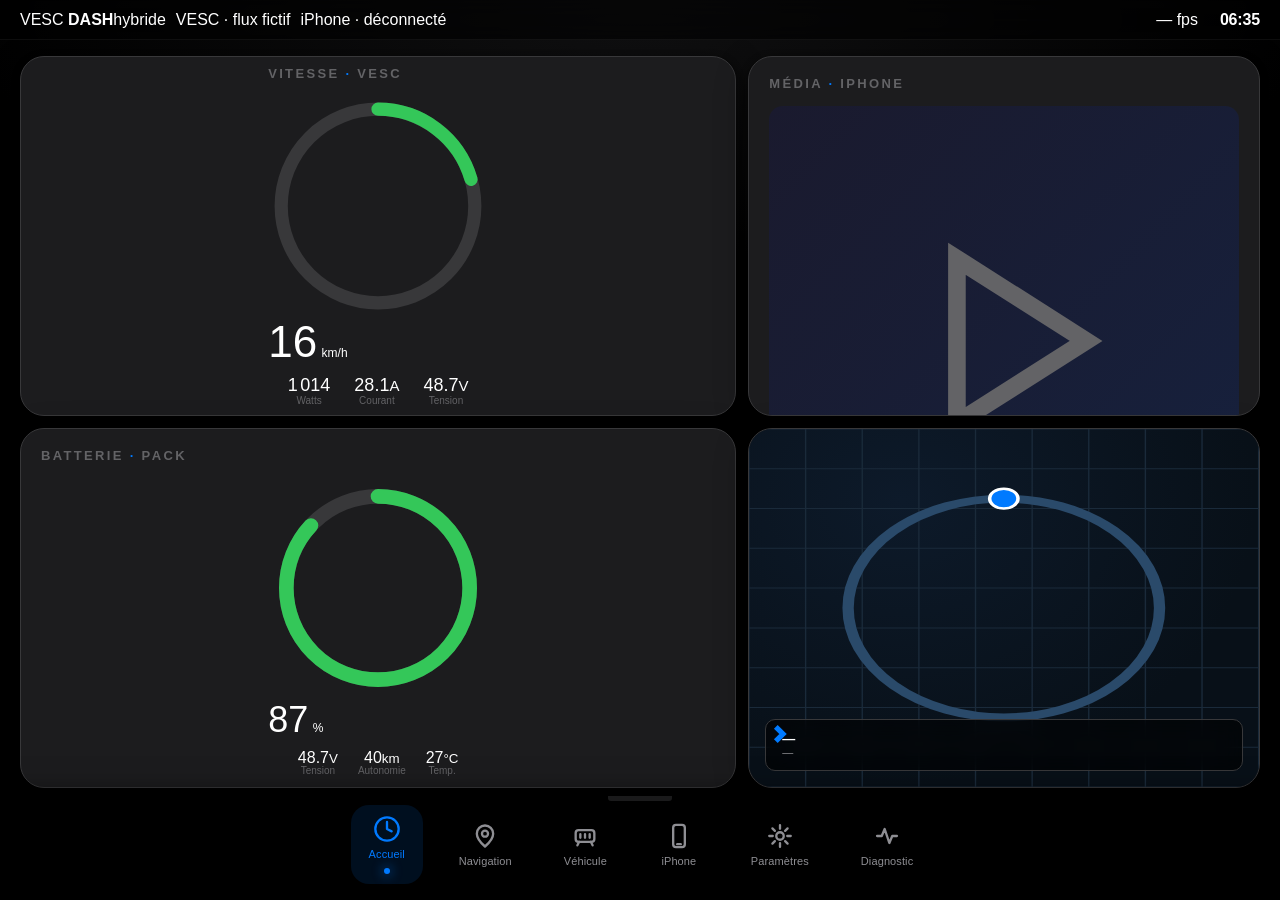
==== hybrid/web/index.html @ 8eb37432 "feat(hybrid): Phase 2-3 Android app + CarPlay-style web UI - Android app (Kotlin) with WebView + Web" ====
<!doctype html>
<html lang="fr">
<head>
  <meta charset="utf-8">
  <meta name="viewport" content="width=device-width, initial-scale=1, viewport-fit=cover, user-scalable=no">
  <title>VESC DASH · Hybride</title>
  <link rel="stylesheet" href="css/base.css">
  <link rel="stylesheet" href="css/screens/dash.css">
  <link rel="stylesheet" href="css/screens/gps.css">
  <link rel="stylesheet" href="css/screens/vehicle.css">
  <link rel="stylesheet" href="css/screens/iphone.css">
  <link rel="stylesheet" href="css/screens/settings.css">
  <link rel="stylesheet" href="css/screens/diagnostic.css">
</head>
<body>

  <header id="statusbar">
    <div class="sb-left">
      <span class="logo">VESC <b>DASH</b><span class="tag">hybride</span></span>
      <span id="chip-vesc" class="chip chip-idle">VESC · —</span>
      <span id="chip-link" class="chip chip-off">iPhone · déconnecté</span>
    </div>
    <div class="sb-right">
      <span id="sb-fps" class="sb-value">— fps</span>
      <span id="sb-clock">--:--</span>
    </div>
  </header>

  <main id="stage"></main>

  <nav id="dock" aria-label="Écrans"></nav>

  <script type="module" src="js/app.js"></script>
</body>
</html>
---- hybrid/web/css/base.css ----
/* ============ VESC DASH hybride — CarPlay style ============ */

:root {
  --bg: #000000;
  --surface: #1c1c1e;
  --surface-elevated: #2c2c2e;
  --border: #38383a;
  --text: #ffffff;
  --text-secondary: #8e8e93;
  --text-tertiary: #636366;
  --accent-blue: #007aff;
  --accent-green: #34c759;
  --accent-orange: #ff9f0a;
  --accent-red: #ff3b30;
  --accent-purple: #af52de;
  --font-sans: -apple-system, BlinkMacSystemFont, "Segoe UI", Roboto, "Helvetica Neue", Arial, sans-serif;
  --font-mono: "SF Mono", "Monaco", "Inconsolata", "Fira Mono", "Droid Sans Mono", monospace;
  --radius-xl: 24px;
  --radius-lg: 18px;
  --radius-md: 14px;
  --radius-sm: 10px;
  --shadow-card: 0 8px 32px rgba(0,0,0,.4), 0 2px 8px rgba(0,0,0,.3);
  --shadow-dock: 0 -4px 24px rgba(0,0,0,.5);
  --transition: 200ms cubic-bezier(.25, .46, .45, .94);
}

* { margin: 0; padding: 0; box-sizing: border-box; }

html, body {
  height: 100%;
  overflow: hidden;
  background: var(--bg);
  color: var(--text);
  font-family: var(--font-sans);
  -webkit-font-smoothing: antialiased;
  -moz-osx-font-smoothing: grayscale;
  user-select: none;
  -webkit-user-select: none;
  touch-action: manipulation;
}

body {
  display: grid;
  grid-template-rows: 40px 1fr 104px;
  background:
    radial-gradient(ellipse 80% 50% at 50% 0%, rgba(28,28,30,.6) 0%, transparent 70%),
    var(--bg);
}

#stage { position: relative; min-height: 0; }

.screen {
  position: absolute;
  inset: 0;
  padding: 16px 20px 8px;
  opacity: 0;
  transform: translateY(8px) scale(.98);
  pointer-events: none;
  transition: opacity var(--transition), transform var(--transition);
  overflow-y: auto;
  overflow-x: hidden;
}

.screen.active {
  opacity: 1;
  transform: translateY(0) scale(1);
  pointer-events: auto;
}

body.no-anim .screen,
body.no-anim .screen * { transition: none !important; animation: none !important; }

/* ---- cartes CarPlay ---- */
.cp-card {
  background: var(--surface);
  border: 1px solid var(--border);
  border-radius: var(--radius-xl);
  box-shadow: var(--shadow-card);
  overflow: hidden;
}

.cp-card-inner { padding: 20px; }

/* ---- grilles ---- */
.cp-grid-2 { display: grid; grid-template-columns: 1fr 1fr; gap: 12px; height: 100%; }
.cp-grid-3 { display: grid; grid-template-columns: repeat(3, 1fr); gap: 12px; }
.cp-grid-auto { display: grid; grid-template-columns: repeat(auto-fit, minmax(280px, 1fr)); gap: 12px; }

/* ---- typographie ---- */
.cp-title {
  font: 600 13px/1 var(--font-sans);
  letter-spacing: .18em;
  text-transform: uppercase;
  color: var(--text-tertiary);
  margin-bottom: 16px;
}

.cp-title span { color: var(--accent-blue); }

.cp-value {
  font: 200 clamp(48px, 10vw, 88px)/1 var(--font-sans);
  font-variant-numeric: tabular-nums;
  letter-spacing: -.03em;
  color: var(--text);
}

.cp-value-small { font: 300 28px/1 var(--font-sans); color: var(--text); }
.cp-unit { font: 400 14px/1 var(--font-sans); color: var(--text-secondary); margin-left: 4px; }
.cp-label { font: 400 12px/1.3 var(--font-sans); color: var(--text-secondary); }
.cp-meta { font: 400 11px/1.4 var(--font-mono); color: var(--text-tertiary); }

/* ---- cercles (vitesse, batterie) ---- */
.cp-ring {
  width: 100%; max-width: 220px; aspect-ratio: 1;
  margin: 0 auto 12px;
}
.cp-ring svg { width: 100%; height: 100%; transform: rotate(-90deg); }
.cp-ring-track { stroke: var(--border); stroke-width: 12; fill: none; }
.cp-ring-progress {
  stroke: var(--accent-green);
  stroke-width: 12;
  fill: none;
  stroke-linecap: round;
  transition: stroke-dashoffset 300ms cubic-bezier(.25, .46, .45, .94), stroke 300ms;
}
.cp-ring-progress.warn { stroke: var(--accent-orange); }
.cp-ring-progress.crit { stroke: var(--accent-red); }
.cp-ring-text { font: 200 48px/1 var(--font-sans); fill: var(--text); text-anchor: middle; dominant-baseline: middle; }
.cp-ring-sub { font: 400 12px/1 var(--font-sans); fill: var(--text-secondary); text-anchor: middle; dominant-baseline: middle; }

/* ---- dock ---- */
#dock {
  display: flex;
  align-items: center;
  justify-content: center;
  gap: 20px;
  padding: 12px 24px 20px;
  background:
    linear-gradient(180deg, transparent 0%, rgba(0,0,0,.8) 40%, var(--bg) 100%),
    var(--bg);
  box-shadow: var(--shadow-dock);
  position: relative;
  z-index: 10;
}

#dock::before {
  content: "";
  position: absolute;
  top: 0; left: 50%;
  transform: translateX(-50%);
  width: 64px; height: 5px;
  background: var(--surface-elevated);
  border-radius: 0 0 3px 3px;
  opacity: .6;
}

.dock-item {
  display: flex;
  flex-direction: column;
  align-items: center;
  gap: 6px;
  padding: 10px 16px;
  border-radius: var(--radius-lg);
  background: transparent;
  border: none;
  color: var(--text-secondary);
  cursor: pointer;
  transition: background var(--transition), color var(--transition), transform 120ms;
  min-width: 72px;
}

.dock-item svg {
  width: 28px; height: 28px;
  stroke: currentColor;
  fill: none;
  stroke-width: 2;
  stroke-linecap: round;
  stroke-linejoin: round;
  transition: stroke var(--transition);
}

.dock-item span {
  font: 500 11px/1 var(--font-sans);
  letter-spacing: .01em;
}

.dock-item:hover,
.dock-item:active { background: rgba(255,255,255,.08); color: var(--text); transform: scale(.96); }

.dock-item.active {
  color: var(--accent-blue);
  background: rgba(0, 122, 255, .12);
}

.dock-item.active svg { stroke: var(--accent-blue); }

.dock-item.active::after {
  content: "";
  width: 6px; height: 6px;
  margin-top: 2px;
  border-radius: 50%;
  background: var(--accent-blue);
  box-shadow: 0 0 12px var(--accent-blue);
}

/* ---- statusbar ---- */
#statusbar {
  display: flex;
  align-items: center;
  justify-content: space-between;
  padding: 0 20px;
  height: 40px;
  background: rgba(0,0,0,.6);
  backdrop-filter: blur(20px);
  -webkit-backdrop-filter: blur(20px);
  border-bottom: 1px solid rgba(255,255,255,.05);
  position: sticky;
  top: 0;
  z-index: 20;
}

.sb-left, .sb-right { display: flex; align-items: center; gap: 10px; }

.sb-brand {
  font: 600 14px/1 var(--font-sans);
  letter-spacing: -.01em;
  color: var(--text);
}

.sb-brand span { color: var(--accent-blue); font-weight: 700; }

.sb-indicator {
  display: inline-flex;
  align-items: center;
  gap: 5px;
  padding: 3px 9px;
  border-radius: 999px;
  background: rgba(255,255,255,.08);
  border: 1px solid rgba(255,255,255,.1);
  font: 500 10px/1 var(--font-mono);
  color: var(--text-secondary);
  white-space: nowrap;
}

.sb-indicator::before {
  content: "";
  width: 6px; height: 6px;
  border-radius: 50%;
  background: var(--text-tertiary);
  transition: background var(--transition), box-shadow var(--transition);
}

.sb-indicator.connected::before { background: var(--accent-green); box-shadow: 0 0 8px var(--accent-green); }
.sb-indicator.connecting::before { background: var(--accent-orange); box-shadow: 0 0 8px var(--accent-orange); animation: pulse 1.5s infinite; }
.sb-indicator.disconnected::before { background: var(--text-tertiary); }

@keyframes pulse { 0%,100% { opacity: 1; } 50% { opacity: .4; } }

#sb-clock {
  font: 600 16px/1 var(--font-sans);
  color: var(--text);
  letter-spacing: -.01em;
  min-width: 52px;
  text-align: right;
}

/* ---- grille cartes principales ---- */
.main-grid {
  height: 100%;
  display: grid;
  grid-template-columns: 1.4fr 1fr;
  grid-template-rows: 1fr 1fr;
  gap: 12px;
  grid-template-areas:
    "speed media"
    "battery nav";
}

.card-speed { grid-area: speed; display: flex; flex-direction: column; align-items: center; justify-content: center; }
.card-media { grid-area: media; }
.card-battery { grid-area: battery; }
.card-nav { grid-area: nav; }

/* ---- média ---- */
.media-artwork {
  width: 100%; aspect-ratio: 1;
  border-radius: var(--radius-md);
  background: linear-gradient(135deg, #1a1a2e 0%, #16213e 100%);
  display: flex; align-items: center; justify-content: center;
  margin-bottom: 14px;
  position: relative;
  overflow: hidden;
}

.media-artwork svg { width: 60%; height: 60%; stroke: var(--text-tertiary); fill: none; stroke-width: 1.5; }

.media-info { text-align: center; }
.media-title { font: 600 16px/1.2 var(--font-sans); color: var(--text); margin-bottom: 4px; white-space: nowrap; overflow: hidden; text-overflow: ellipsis; }
.media-artist { font: 400 13px/1 var(--font-sans); color: var(--text-secondary); white-space: nowrap; overflow: hidden; text-overflow: ellipsis; }

.media-controls { display: flex; align-items: center; justify-content: center; gap: 20px; margin-top: 16px; }
.media-btn {
  width: 44px; height: 44px;
  border-radius: 50%;
  border: none;
  background: var(--surface-elevated);
  color: var(--text);
  display: flex; align-items: center; justify-content: center;
  cursor: pointer;
  transition: background var(--transition), transform 100ms;
}
.media-btn:hover { background: var(--border); }
.media-btn:active { transform: scale(.92); }
.media-btn.play {
  width: 56px; height: 56px;
  background: var(--accent-blue);
  color: white;
  box-shadow: 0 4px 20px rgba(0,122,255,.4);
}
.media-btn.play:hover { background: #0066dd; }
.media-btn svg { width: 20px; height: 20px; stroke: currentColor; fill: none; stroke-width: 2; }
.media-btn.play svg { width: 24px; height: 24px; }

/* ---- navigation ---- */
.nav-map {
  height: 100%;
  border-radius: var(--radius-md);
  background:
    radial-gradient(ellipse at 30% 20%, #0d1a2a 0%, #081018 70%),
    var(--surface);
  position: relative;
  overflow: hidden;
}

.nav-map svg { position: absolute; inset: 0; width: 100%; height: 100%; }
.nav-grid line { stroke: #1a2a3a; stroke-width: 1; }
.nav-route { stroke: #2a4a6a; stroke-width: 8; fill: none; stroke-linecap: round; }
.nav-pos { fill: var(--accent-blue); stroke: white; stroke-width: 2.5; }
.nav-next {
  position: absolute;
  bottom: 16px; left: 16px; right: 16px;
  background: rgba(0,0,0,.6);
  backdrop-filter: blur(10px);
  border-radius: var(--radius-sm);
  padding: 12px 16px;
  display: flex; align-items: center; gap: 12px;
  border: 1px solid var(--border);
}
.nav-next svg { width: 28px; height: 28px; stroke: var(--accept-blue, var(--accent-blue)); fill: none; stroke-width: 2.5; flex-shrink: 0; }
.nav-next-info { display: flex; flex-direction: column; gap: 2px; flex: 1; }
.nav-next-type { font: 600 13px/1 var(--font-sans); color: var(--text); }
.nav-next-dist { font: 400 11px/1 var(--font-sans); color: var(--text-secondary); }

/* ---- battery card ---- */
.battery-stats { display: flex; justify-content: space-between; margin-top: 16px; padding-top: 16px; border-top: 1px solid var(--border); }
.battery-stat { text-align: center; flex: 1; }
.battery-stat .val { font: 300 20px/1 var(--font-sans); color: var(--text); }
.battery-stat .lbl { font: 400 11px/1 var(--font-sans); color: var(--text-tertiary); margin-top: 2px; }

/* ---- scrollbar ---- */
::-webkit-scrollbar { width: 6px; height: 6px; }
::-webkit-scrollbar-track { background: transparent; }
::-webkit-scrollbar-thumb { background: var(--border); border-radius: 3px; }
::-webkit-scrollbar-thumb:hover { background: var(--text-tertiary); }
---- hybrid/web/css/screens/dash.css ----
/* ============ Écran Accueil (dash) — CarPlay style ============ */

.dash-card { height: 100%; display: flex; flex-direction: column; }

.speed-ring { margin-bottom: 8px; }
.speed-ring .cp-ring { max-width: 200px; }
.speed-ring .cp-ring-text { font-size: 44px; }

.speed-meta { text-align: center; }
.speed-meta .cp-value { font-size: clamp(28px, 6vw, 44px); }
.speed-meta .cp-unit { font-size: 13px; }

.power-row { display: flex; justify-content: center; gap: 24px; margin-top: 12px; }
.power-item { text-align: center; }
.power-item .val { font: 300 18px/1 var(--font-sans); color: var(--text); }
.power-item .lbl { font: 400 10px/1 var(--font-sans); color: var(--text-tertiary); margin-top: 2px; }

/* Batterie */
.battery-ring .cp-ring { max-width: 180px; }
.battery-ring .cp-ring-text { font-size: 36px; }
.battery-meta { display: flex; justify-content: center; gap: 20px; margin-top: 8px; text-align: center; }
.battery-meta .item .val { font: 300 16px/1 var(--font-sans); color: var(--text); }
.battery-meta .item .lbl { font: 400 10px/1 var(--font-sans); color: var(--text-tertiary); }

/* Media */
.media-card { height: 100%; display: flex; flex-direction: column; }
---- hybrid/web/css/screens/gps.css ----
/* ============ écran Navigation (gps) ============ */

.gps-grid {
  height: 100%;
  display: grid;
  grid-template-columns: 1fr minmax(230px, 320px);
  gap: 18px;
}

.map-wrap {
  position: relative;
  border: 1px solid var(--border);
  border-radius: 18px;
  overflow: hidden;
  background:
    radial-gradient(ellipse at 30% 20%, #0d1520 0%, var(--bg) 70%);
}

.map-wrap svg { position: absolute; inset: 0; width: 100%; height: 100%; }

.map-grid line { stroke: #16202e; stroke-width: 1; }

.map-route { stroke: #24384e; stroke-width: 10; fill: none; stroke-linecap: round; }
.map-route-dash { stroke: #314a63; stroke-width: 1.4; fill: none; stroke-dasharray: 6 10; }

.map-pos {
  fill: color-mix(in srgb, var(--accent) 25%, transparent);
  stroke: var(--accent);
  stroke-width: 2;
}

.map-trail { stroke: var(--accent); stroke-width: 2.5; fill: none; opacity: .8; }
.map-marker { fill: var(--accent); }

.map-badge {
  position: absolute;
  top: 12px; left: 12px;
  font: 500 10px/1.4 var(--font-mono);
  letter-spacing: .18em;
  text-transform: uppercase;
  color: var(--muted);
  background: rgba(5, 8, 13, .7);
  border: 1px solid var(--border);
  padding: 5px 10px;
  border-radius: 8px;
}

.gps-aside {
  display: flex;
  flex-direction: column;
  gap: 14px;
}

.gps-row {
  background: var(--surface);
  border: 1px solid var(--border);
  border-radius: 14px;
  padding: 14px 18px;
  flex: 1;
  display: flex;
  flex-direction: column;
  justify-content: center;
}

.gps-row .label {
  font: 500 10px/1.2 var(--font-mono);
  letter-spacing: .16em;
  text-transform: uppercase;
  color: var(--muted);
  margin-bottom: 6px;
}

.gps-row .value {
  font: 300 22px/1.1 var(--font-mono);
  color: var(--text);
  font-variant-numeric: tabular-nums;
}

.gps-row .value small { font-size: 12px; color: var(--muted); margin-left: 4px; }

.gps-note {
  font: 400 11px/1.6 var(--font-mono);
  color: var(--muted);
  border-left: 2px solid var(--accent-dim);
  padding-left: 12px;
}
---- hybrid/web/css/screens/vehicle.css ----
/* ============ écran Infos véhicule ============ */

.vehicle-grid {
  height: 100%;
  display: grid;
  grid-template-columns: minmax(280px, 1fr) minmax(340px, 1.4fr);
  gap: 18px;
}

.vehicle-card {
  background: var(--surface);
  border: 1px solid var(--border);
  border-radius: 18px;
  padding: 22px;
  display: flex;
  flex-direction: column;
  gap: 12px;
}

.vehicle-name {
  font: 600 20px/1.2 var(--font-sans);
  color: var(--text);
}

.vehicle-name small {
  display: block;
  margin-top: 4px;
  font: 400 11px/1.4 var(--font-mono);
  color: var(--accent);
  letter-spacing: .1em;
  text-transform: uppercase;
}

.spec-list { display: flex; flex-direction: column; gap: 8px; margin-top: 6px; }

.spec {
  display: flex;
  justify-content: space-between;
  gap: 12px;
  padding: 8px 0;
  border-bottom: 1px dashed color-mix(in srgb, var(--border) 70%, transparent);
  font: 400 13px/1.4 var(--font-sans);
}

.spec:last-child { border-bottom: none; }

.spec .k { color: var(--muted); }
.spec .v { color: var(--text); font-family: var(--font-mono); text-align: right; }

.gauges {
  display: grid;
  grid-template-columns: repeat(2, 1fr);
  grid-auto-rows: minmax(90px, 1fr);
  gap: 14px;
}

.gauge {
  background: var(--surface);
  border: 1px solid var(--border);
  border-radius: 14px;
  padding: 14px 16px;
  display: flex;
  flex-direction: column;
  justify-content: flex-end;
  gap: 8px;
  position: relative;
  overflow: hidden;
}

.gauge .label {
  font: 500 10px/1.2 var(--font-mono);
  letter-spacing: .16em;
  text-transform: uppercase;
  color: var(--muted);
}

.gauge .value {
  font: 300 24px/1 var(--font-mono);
  color: var(--text);
  font-variant-numeric: tabular-nums;
}

.gauge .value small { font-size: 12px; color: var(--muted); margin-left: 3px; }

.gauge-bar {
  height: 6px;
  border-radius: 999px;
  background: var(--surface-2);
  overflow: hidden;
}

.gauge-bar i {
  display: block;
  height: 100%;
  border-radius: 999px;
  background: var(--accent);
  transition: width 200ms linear, background 300ms;
}

.gauge.warn .gauge-bar i { background: var(--warn); }
.gauge.crit .gauge-bar i { background: var(--danger); }
.gauge.span-2 { grid-column: span 2; }
---- hybrid/web/css/screens/iphone.css ----
/* ============ écran Connexion iPhone ============ */

.iphone-grid {
  height: 100%;
  display: grid;
  grid-template-columns: minmax(320px, 1.2fr) minmax(300px, 1fr);
  gap: 18px;
}

.link-card {
  background: var(--surface);
  border: 1px solid var(--border);
  border-radius: 18px;
  padding: 26px;
  display: flex;
  flex-direction: column;
  justify-content: center;
  gap: 16px;
}

.link-state {
  display: flex;
  align-items: center;
  gap: 16px;
}

.link-orb {
  width: 54px; height: 54px;
  border-radius: 50%;
  border: 2px solid var(--border);
  display: grid;
  place-items: center;
  transition: border-color var(--transition), box-shadow var(--transition);
}

.link-orb svg { width: 26px; height: 26px; stroke: var(--muted); fill: none; stroke-width: 1.6; }

.link-card.connected .link-orb {
  border-color: var(--ok);
  box-shadow: 0 0 18px color-mix(in srgb, var(--ok) 30%, transparent);
}

.link-card.connected .link-orb svg { stroke: var(--ok); }

.link-text .state {
  font: 600 18px/1.2 var(--font-sans);
  color: var(--text);
}

.link-text .detail {
  margin-top: 4px;
  font: 400 12px/1.5 var(--font-mono);
  color: var(--muted);
}

.link-actions { display: flex; gap: 10px; }

.protocol-card {
  background: var(--surface);
  border: 1px solid var(--border);
  border-radius: 18px;
  padding: 22px;
  display: flex;
  flex-direction: column;
  gap: 10px;
  overflow: auto;
}

.protocol-card h3 {
  font: 500 11px/1.2 var(--font-mono);
  letter-spacing: .18em;
  text-transform: uppercase;
  color: var(--muted);
}

.msg-list { display: flex; flex-direction: column; gap: 6px; }

.msg-item {
  display: flex;
  justify-content: space-between;
  gap: 10px;
  font: 400 12px/1.5 var(--font-mono);
  padding: 7px 10px;
  background: var(--surface-2);
  border-radius: 8px;
}

.msg-item .t { color: var(--accent); }
.msg-item .d { color: var(--muted); text-align: right; }

.phase-note {
  font: 400 11px/1.7 var(--font-mono);
  color: var(--muted);
  border-left: 2px solid var(--warn);
  padding-left: 12px;
}
---- hybrid/web/css/screens/settings.css ----
/* ============ écran Paramètres ============ */

.settings-grid {
  height: 100%;
  display: grid;
  grid-template-columns: repeat(2, minmax(300px, 1fr));
  grid-auto-rows: min-content;
  gap: 16px;
  align-content: start;
}

.setting-row {
  background: var(--surface);
  border: 1px solid var(--border);
  border-radius: 14px;
  padding: 16px 20px;
  display: flex;
  align-items: center;
  justify-content: space-between;
  gap: 16px;
}

.setting-row .info .name {
  font: 500 14px/1.3 var(--font-sans);
  color: var(--text);
}

.setting-row .info .desc {
  margin-top: 3px;
  font: 400 11px/1.5 var(--font-mono);
  color: var(--muted);
}

.seg {
  display: inline-flex;
  border: 1px solid var(--border);
  border-radius: 10px;
  overflow: hidden;
}

.seg button {
  appearance: none;
  border: none;
  background: transparent;
  color: var(--muted);
  font: 500 12px/1 var(--font-mono);
  padding: 9px 14px;
  cursor: pointer;
  transition: background var(--transition), color var(--transition);
}

.seg button.on {
  background: color-mix(in srgb, var(--accent) 14%, transparent);
  color: var(--accent);
}

.toggle {
  position: relative;
  width: 46px; height: 26px;
  border-radius: 999px;
  border: 1px solid var(--border);
  background: var(--surface-2);
  cursor: pointer;
  transition: background var(--transition), border-color var(--transition);
}

.toggle::after {
  content: "";
  position: absolute;
  top: 3px; left: 3px;
  width: 18px; height: 18px;
  border-radius: 50%;
  background: var(--muted);
  transition: transform var(--transition), background var(--transition);
}

.toggle.on {
  background: color-mix(in srgb, var(--accent) 18%, transparent);
  border-color: color-mix(in srgb, var(--accent) 45%, transparent);
}

.toggle.on::after { transform: translateX(20px); background: var(--accent); }

.settings-footer {
  grid-column: span 2;
  display: flex;
  gap: 10px;
  justify-content: flex-end;
}
---- hybrid/web/css/screens/diagnostic.css ----
/* ============ écran Diagnostic ============ */

.diag-grid {
  height: 100%;
  display: grid;
  grid-template-columns: repeat(3, minmax(220px, 1fr));
  grid-auto-rows: minmax(110px, 1fr);
  gap: 14px;
  grid-template-areas:
    "fps latency system"
    "screen mem uptime"
    "log log log";
}

.diag-tile {
  background: var(--surface);
  border: 1px solid var(--border);
  border-radius: 14px;
  padding: 14px 18px;
  display: flex;
  flex-direction: column;
  justify-content: center;
  gap: 4px;
  min-width: 0;
}

.diag-tile .label {
  font: 500 10px/1.2 var(--font-mono);
  letter-spacing: .16em;
  text-transform: uppercase;
  color: var(--muted);
}

.diag-tile .value {
  font: 300 24px/1.1 var(--font-mono);
  color: var(--text);
  font-variant-numeric: tabular-nums;
  white-space: nowrap;
  overflow: hidden;
  text-overflow: ellipsis;
}

.diag-tile .value small { font-size: 12px; color: var(--muted); margin-left: 4px; }

.diag-tile .sub {
  font: 400 10px/1.4 var(--font-mono);
  color: var(--muted);
}

.diag-tile.fps { grid-area: fps; }
.diag-tile.latency { grid-area: latency; }
.diag-tile.system { grid-area: system; }
.diag-tile.screen { grid-area: screen; }
.diag-tile.mem { grid-area: mem; }
.diag-tile.uptime { grid-area: uptime; }

.diag-log {
  grid-area: log;
  background: var(--surface);
  border: 1px solid var(--border);
  border-radius: 14px;
  padding: 12px 16px;
  overflow: auto;
  font: 400 11px/1.7 var(--font-mono);
  color: var(--muted);
}

.diag-log .line b { color: var(--accent); font-weight: 500; }
.diag-log .line.err { color: var(--danger); }
.diag-log .placeholder { opacity: .55; }
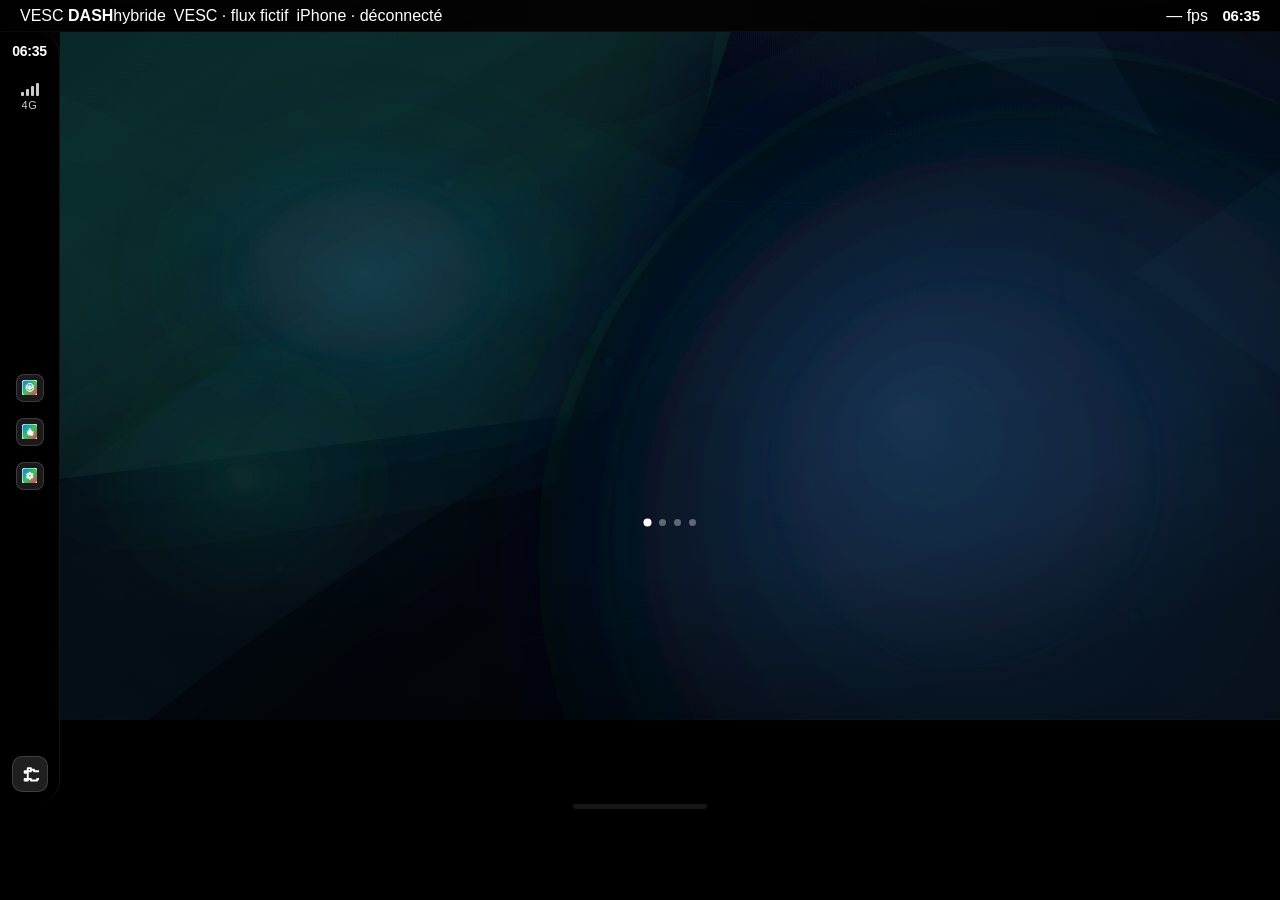
==== commit 78714831: "feat(hybrid): CarPlay Home reconstruction complète (Phases 2-4) - Design tokens extraits de la référ" ====
--- a/hybrid/web/index.html
+++ b/hybrid/web/index.html
@@ -5,6 +5,10 @@
   <meta name="viewport" content="width=device-width, initial-scale=1, viewport-fit=cover, user-scalable=no">
   <title>VESC DASH · Hybride</title>
   <link rel="stylesheet" href="css/base.css">
+  <link rel="stylesheet" href="css/carplay-tokens.css">
+  <link rel="stylesheet" href="css/carplay-wallpaper.css">
+  <link rel="stylesheet" href="css/carplay-home.css">
+  <link rel="stylesheet" href="css/screens/vesc-overlay.css">
   <link rel="stylesheet" href="css/screens/dash.css">
   <link rel="stylesheet" href="css/screens/gps.css">
   <link rel="stylesheet" href="css/screens/vehicle.css">
--- a/hybrid/web/css/base.css
+++ b/hybrid/web/css/base.css
@@ -1,50 +1,71 @@
-/* ============ VESC DASH hybride — CarPlay style ============ */
+/* ============ VESC DASH — CarPlay Standard (pixel-perfect) ============ */
 
 :root {
-  --bg: #000000;
-  --surface: #1c1c1e;
-  --surface-elevated: #2c2c2e;
-  --border: #38383a;
-  --text: #ffffff;
-  --text-secondary: #8e8e93;
-  --text-tertiary: #636366;
-  --accent-blue: #007aff;
-  --accent-green: #34c759;
-  --accent-orange: #ff9f0a;
-  --accent-red: #ff3b30;
-  --accent-purple: #af52de;
-  --font-sans: -apple-system, BlinkMacSystemFont, "Segoe UI", Roboto, "Helvetica Neue", Arial, sans-serif;
-  --font-mono: "SF Mono", "Monaco", "Inconsolata", "Fira Mono", "Droid Sans Mono", monospace;
-  --radius-xl: 24px;
-  --radius-lg: 18px;
-  --radius-md: 14px;
-  --radius-sm: 10px;
-  --shadow-card: 0 8px 32px rgba(0,0,0,.4), 0 2px 8px rgba(0,0,0,.3);
-  --shadow-dock: 0 -4px 24px rgba(0,0,0,.5);
-  --transition: 200ms cubic-bezier(.25, .46, .45, .94);
-}
-
+  /* Couleurs officielles CarPlay */
+  --cp-black: #000000;
+  --cp-card: #1c1c1e;
+  --cp-card-elevated: #2c2c2e;
+  --cp-border: #38383a;
+  --cp-white: #ffffff;
+  --cp-gray: #8e8e93;
+  --cp-gray-dark: #636366;
+  --cp-blue: #007aff;
+  --cp-blue-light: #0a84ff;
+  --cp-green: #34c759;
+  --cp-green-dim: #28a745;
+  --cp-orange: #ff9f0a;
+  --cp-red: #ff3b30;
+  --cp-purple: #af52de;
+
+  /* Typographie SF Pro */
+  --cp-font: -apple-system, BlinkMacSystemFont, "SF Pro Rounded", "SF Pro Text", "Segoe UI", Roboto, Helvetica, Arial, sans-serif;
+  --cp-font-mono: "SF Mono", "Monaco", "Menlo", "Consolas", monospace;
+
+  /* Rayons */
+  --cp-radius-xl: 24px;
+  --cp-radius-lg: 18px;
+  --cp-radius-md: 14px;
+  --cp-radius-sm: 10px;
+  --cp-radius-pill: 999px;
+
+  /* Ombres */
+  --cp-shadow-card: 0 8px 32px rgba(0,0,0,.5), 0 2px 8px rgba(0,0,0,.3);
+  --cp-shadow-dock: 0 -4px 24px rgba(0,0,0,.6);
+  --cp-shadow-fab: 0 4px 20px rgba(0,122,255,.4);
+
+  /* Transitions */
+  --cp-transition: 200ms cubic-bezier(.25, .46, .45, .94);
+  --cp-transition-fast: 120ms cubic-bezier(.25, .46, .45, .94);
+
+  /* Espacement grille */
+  --cp-gap: 12px;
+  --cp-padding: 20px;
+}
+
+/* ============ Reset & Base ============ */
 * { margin: 0; padding: 0; box-sizing: border-box; }
 
 html, body {
   height: 100%;
   overflow: hidden;
-  background: var(--bg);
-  color: var(--text);
-  font-family: var(--font-sans);
+  background: var(--cp-black);
+  color: var(--cp-white);
+  font-family: var(--cp-font);
   -webkit-font-smoothing: antialiased;
   -moz-osx-font-smoothing: grayscale;
+  text-rendering: optimizeLegibility;
   user-select: none;
   -webkit-user-select: none;
   touch-action: manipulation;
 }
 
+/* Fond avec vignettage subtil comme CarPlay */
 body {
   display: grid;
-  grid-template-rows: 40px 1fr 104px;
+  grid-template-rows: 32px 1fr 96px;
   background:
-    radial-gradient(ellipse 80% 50% at 50% 0%, rgba(28,28,30,.6) 0%, transparent 70%),
-    var(--bg);
+    radial-gradient(ellipse 100% 60% at 50% 0%, rgba(28,28,30,.35) 0%, transparent 65%),
+    var(--cp-black);
 }
 
 #stage { position: relative; min-height: 0; }
@@ -52,11 +73,11 @@
 .screen {
   position: absolute;
   inset: 0;
-  padding: 16px 20px 8px;
+  padding: var(--cp-gap) calc(var(--cp-gap) + 8px) calc(var(--cp-gap) / 2);
   opacity: 0;
-  transform: translateY(8px) scale(.98);
+  transform: translateY(6px) scale(.99);
   pointer-events: none;
-  transition: opacity var(--transition), transform var(--transition);
+  transition: opacity var(--cp-transition), transform var(--cp-transition);
   overflow-y: auto;
   overflow-x: hidden;
 }
@@ -70,77 +91,89 @@
 body.no-anim .screen,
 body.no-anim .screen * { transition: none !important; animation: none !important; }
 
-/* ---- cartes CarPlay ---- */
+/* ============ Carte CarPlay ============ */
 .cp-card {
-  background: var(--surface);
-  border: 1px solid var(--border);
-  border-radius: var(--radius-xl);
-  box-shadow: var(--shadow-card);
+  background: var(--cp-card);
+  border: 1px solid var(--cp-border);
+  border-radius: var(--cp-radius-xl);
+  box-shadow: var(--cp-shadow-card);
   overflow: hidden;
-}
-
-.cp-card-inner { padding: 20px; }
-
-/* ---- grilles ---- */
-.cp-grid-2 { display: grid; grid-template-columns: 1fr 1fr; gap: 12px; height: 100%; }
-.cp-grid-3 { display: grid; grid-template-columns: repeat(3, 1fr); gap: 12px; }
-.cp-grid-auto { display: grid; grid-template-columns: repeat(auto-fit, minmax(280px, 1fr)); gap: 12px; }
-
-/* ---- typographie ---- */
-.cp-title {
-  font: 600 13px/1 var(--font-sans);
-  letter-spacing: .18em;
-  text-transform: uppercase;
-  color: var(--text-tertiary);
-  margin-bottom: 16px;
-}
-
-.cp-title span { color: var(--accent-blue); }
-
-.cp-value {
-  font: 200 clamp(48px, 10vw, 88px)/1 var(--font-sans);
-  font-variant-numeric: tabular-nums;
-  letter-spacing: -.03em;
-  color: var(--text);
-}
-
-.cp-value-small { font: 300 28px/1 var(--font-sans); color: var(--text); }
-.cp-unit { font: 400 14px/1 var(--font-sans); color: var(--text-secondary); margin-left: 4px; }
-.cp-label { font: 400 12px/1.3 var(--font-sans); color: var(--text-secondary); }
-.cp-meta { font: 400 11px/1.4 var(--font-mono); color: var(--text-tertiary); }
-
-/* ---- cercles (vitesse, batterie) ---- */
-.cp-ring {
-  width: 100%; max-width: 220px; aspect-ratio: 1;
-  margin: 0 auto 12px;
-}
-.cp-ring svg { width: 100%; height: 100%; transform: rotate(-90deg); }
-.cp-ring-track { stroke: var(--border); stroke-width: 12; fill: none; }
-.cp-ring-progress {
-  stroke: var(--accent-green);
-  stroke-width: 12;
-  fill: none;
-  stroke-linecap: round;
-  transition: stroke-dashoffset 300ms cubic-bezier(.25, .46, .45, .94), stroke 300ms;
-}
-.cp-ring-progress.warn { stroke: var(--accent-orange); }
-.cp-ring-progress.crit { stroke: var(--accent-red); }
-.cp-ring-text { font: 200 48px/1 var(--font-sans); fill: var(--text); text-anchor: middle; dominant-baseline: middle; }
-.cp-ring-sub { font: 400 12px/1 var(--font-sans); fill: var(--text-secondary); text-anchor: middle; dominant-baseline: middle; }
-
-/* ---- dock ---- */
+  height: 100%;
+}
+
+.cp-card-inner { padding: var(--cp-padding); height: 100%; display: flex; flex-direction: column; }
+
+/* ============ Grilles principales ============ */
+.cp-main-grid {
+  height: 100%;
+  display: grid;
+  grid-template-columns: 1fr 1fr;
+  grid-template-rows: 1fr 1fr;
+  gap: var(--cp-gap);
+  grid-template-areas:
+    "speed media"
+    "battery nav";
+}
+
+/* Zones nommées */
+.zone-speed { grid-area: speed; }
+.zone-media { grid-area: media; }
+.zone-battery { grid-area: battery; }
+.zone-nav { grid-area: nav; }
+
+/* ============ Statusbar (32px, ultra-fine) ============ */
+#statusbar {
+  display: flex;
+  align-items: center;
+  justify-content: space-between;
+  padding: 0 20px;
+  height: 32px;
+  background: rgba(0,0,0,.45);
+  backdrop-filter: blur(20px);
+  -webkit-backdrop-filter: blur(20px);
+  border-bottom: 1px solid rgba(255,255,255,.04);
+  position: sticky; top: 0; z-index: 20;
+}
+
+.sb-left, .sb-right { display: flex; align-items: center; gap: 8px; }
+
+/* Indicateurs gauche (signal, batterie iPhone) */
+.sb-indicators { display: flex; align-items: center; gap: 4px; }
+
+.sb-indicator {
+  display: inline-flex;
+  align-items: center;
+  justify-content: center;
+  color: var(--cp-white);
+  font: 400 11px/1 var(--cp-font);
+}
+
+.sb-indicator svg { width: 17px; height: 17px; stroke: currentColor; fill: none; stroke-width: 1.5; }
+
+.sb-indicator.battery { width: 27px; }
+.sb-indicator.battery svg { width: 24px; height: 13px; }
+
+/* Horloge droite */
+#sb-clock {
+  font: 600 15px/1 var(--cp-font);
+  letter-spacing: -.01em;
+  color: var(--cp-white);
+  min-width: 44px;
+  text-align: right;
+}
+
+/* ============ Dock (96px) ============ */
 #dock {
   display: flex;
   align-items: center;
   justify-content: center;
-  gap: 20px;
-  padding: 12px 24px 20px;
+  gap: calc(var(--cp-gap) + 4px);
+  padding: 8px 28px 16px;
   background:
-    linear-gradient(180deg, transparent 0%, rgba(0,0,0,.8) 40%, var(--bg) 100%),
-    var(--bg);
-  box-shadow: var(--shadow-dock);
-  position: relative;
-  z-index: 10;
+    linear-gradient(180deg, transparent 0%, rgba(0,0,0,.75) 35%, var(--cp-black) 100%),
+    var(--cp-black);
+  box-shadow: var(--cp-shadow-dock);
+  position: relative; z-index: 10;
 }
 
 #dock::before {
@@ -148,217 +181,200 @@
   position: absolute;
   top: 0; left: 50%;
   transform: translateX(-50%);
-  width: 64px; height: 5px;
-  background: var(--surface-elevated);
+  width: 134px; height: 5px;
+  background: var(--cp-card-elevated);
   border-radius: 0 0 3px 3px;
-  opacity: .6;
+  opacity: .5;
 }
 
 .dock-item {
   display: flex;
   flex-direction: column;
   align-items: center;
-  gap: 6px;
-  padding: 10px 16px;
-  border-radius: var(--radius-lg);
+  gap: 5px;
+  padding: 8px 14px;
+  border-radius: var(--cp-radius-lg);
   background: transparent;
   border: none;
-  color: var(--text-secondary);
+  color: var(--cp-gray);
   cursor: pointer;
-  transition: background var(--transition), color var(--transition), transform 120ms;
-  min-width: 72px;
+  transition: background var(--cp-transition-fast), color var(--cp-transition-fast), transform 80ms;
+  min-width: 68px;
 }
 
 .dock-item svg {
-  width: 28px; height: 28px;
+  width: 26px; height: 26px;
   stroke: currentColor;
   fill: none;
   stroke-width: 2;
   stroke-linecap: round;
   stroke-linejoin: round;
-  transition: stroke var(--transition);
+  transition: stroke var(--cp-transition-fast);
 }
 
 .dock-item span {
-  font: 500 11px/1 var(--font-sans);
+  font: 500 10px/1 var(--cp-font);
   letter-spacing: .01em;
 }
 
-.dock-item:hover,
-.dock-item:active { background: rgba(255,255,255,.08); color: var(--text); transform: scale(.96); }
+.dock-item:active { transform: scale(.92); }
+.dock-item:hover { color: var(--cp-white); background: rgba(255,255,255,.06); }
 
 .dock-item.active {
-  color: var(--accent-blue);
-  background: rgba(0, 122, 255, .12);
-}
-
-.dock-item.active svg { stroke: var(--accent-blue); }
-
+  color: var(--cp-blue);
+  background: rgba(0, 122, 255, .14);
+}
+
+.dock-item.active svg { stroke: var(--cp-blue); }
+
+/* Pastille active (style CarPlay) */
 .dock-item.active::after {
   content: "";
   width: 6px; height: 6px;
-  margin-top: 2px;
+  margin-top: 1px;
   border-radius: 50%;
-  background: var(--accent-blue);
-  box-shadow: 0 0 12px var(--accent-blue);
-}
-
-/* ---- statusbar ---- */
-#statusbar {
-  display: flex;
-  align-items: center;
-  justify-content: space-between;
-  padding: 0 20px;
-  height: 40px;
-  background: rgba(0,0,0,.6);
-  backdrop-filter: blur(20px);
-  -webkit-backdrop-filter: blur(20px);
-  border-bottom: 1px solid rgba(255,255,255,.05);
-  position: sticky;
-  top: 0;
-  z-index: 20;
-}
-
-.sb-left, .sb-right { display: flex; align-items: center; gap: 10px; }
-
-.sb-brand {
-  font: 600 14px/1 var(--font-sans);
-  letter-spacing: -.01em;
-  color: var(--text);
-}
-
-.sb-brand span { color: var(--accent-blue); font-weight: 700; }
-
-.sb-indicator {
-  display: inline-flex;
-  align-items: center;
-  gap: 5px;
-  padding: 3px 9px;
-  border-radius: 999px;
-  background: rgba(255,255,255,.08);
-  border: 1px solid rgba(255,255,255,.1);
-  font: 500 10px/1 var(--font-mono);
-  color: var(--text-secondary);
-  white-space: nowrap;
-}
-
-.sb-indicator::before {
-  content: "";
-  width: 6px; height: 6px;
-  border-radius: 50%;
-  background: var(--text-tertiary);
-  transition: background var(--transition), box-shadow var(--transition);
-}
-
-.sb-indicator.connected::before { background: var(--accent-green); box-shadow: 0 0 8px var(--accent-green); }
-.sb-indicator.connecting::before { background: var(--accent-orange); box-shadow: 0 0 8px var(--accent-orange); animation: pulse 1.5s infinite; }
-.sb-indicator.disconnected::before { background: var(--text-tertiary); }
-
-@keyframes pulse { 0%,100% { opacity: 1; } 50% { opacity: .4; } }
-
-#sb-clock {
-  font: 600 16px/1 var(--font-sans);
-  color: var(--text);
-  letter-spacing: -.01em;
-  min-width: 52px;
-  text-align: right;
-}
-
-/* ---- grille cartes principales ---- */
-.main-grid {
-  height: 100%;
-  display: grid;
-  grid-template-columns: 1.4fr 1fr;
-  grid-template-rows: 1fr 1fr;
-  gap: 12px;
-  grid-template-areas:
-    "speed media"
-    "battery nav";
-}
-
-.card-speed { grid-area: speed; display: flex; flex-direction: column; align-items: center; justify-content: center; }
-.card-media { grid-area: media; }
-.card-battery { grid-area: battery; }
-.card-nav { grid-area: nav; }
-
-/* ---- média ---- */
+  background: var(--cp-blue);
+  box-shadow: 0 0 10px var(--cp-blue);
+}
+
+/* ============ Typographie cartes ============ */
+.cp-section-title {
+  font: 600 12px/1 var(--cp-font);
+  letter-spacing: .16em;
+  text-transform: uppercase;
+  color: var(--cp-gray-dark);
+  margin-bottom: 14px;
+}
+
+.cp-section-title span { color: var(--cp-blue); font-weight: 700; }
+
+/* ============ Anneaux (vitesse, batterie) ============ */
+.cp-ring-wrap { display: flex; flex-direction: column; align-items: center; justify-content: center; flex: 1; }
+
+.cp-ring {
+  width: 100%; max-width: 200px; aspect-ratio: 1;
+  margin-bottom: 10px;
+}
+.cp-ring svg { width: 100%; height: 100%; transform: rotate(-90deg); }
+.cp-ring-track { stroke: var(--cp-border); stroke-width: 10; fill: none; }
+.cp-ring-progress {
+  stroke: var(--cp-green);
+  stroke-width: 10;
+  fill: none;
+  stroke-linecap: round;
+  transition: stroke-dashoffset 300ms cubic-bezier(.25, .46, .45, .94), stroke 300ms;
+}
+.cp-ring-progress.warn { stroke: var(--cp-orange); }
+.cp-ring-progress.crit { stroke: var(--cp-red); }
+.cp-ring-value {
+  font: 200 48px/1 var(--cp-font);
+  fill: var(--cp-white);
+  text-anchor: middle; dominant-baseline: middle;
+}
+.cp-ring-sub { font: 400 11px/1 var(--cp-font); fill: var(--cp-gray); text-anchor: middle; dominant-baseline: middle; }
+
+/* ============ Média (carte droite haut) ============ */
+.media-card { display: flex; flex-direction: column; }
+
 .media-artwork {
   width: 100%; aspect-ratio: 1;
-  border-radius: var(--radius-md);
+  border-radius: var(--cp-radius-md);
   background: linear-gradient(135deg, #1a1a2e 0%, #16213e 100%);
   display: flex; align-items: center; justify-content: center;
   margin-bottom: 14px;
-  position: relative;
-  overflow: hidden;
-}
-
-.media-artwork svg { width: 60%; height: 60%; stroke: var(--text-tertiary); fill: none; stroke-width: 1.5; }
+  position: relative; overflow: hidden;
+}
+
+.media-artwork img { width: 100%; height: 100%; object-fit: cover; }
+.media-artwork .placeholder { width: 55%; height: 55%; stroke: var(--cp-gray-dark); fill: none; stroke-width: 1.5; }
 
 .media-info { text-align: center; }
-.media-title { font: 600 16px/1.2 var(--font-sans); color: var(--text); margin-bottom: 4px; white-space: nowrap; overflow: hidden; text-overflow: ellipsis; }
-.media-artist { font: 400 13px/1 var(--font-sans); color: var(--text-secondary); white-space: nowrap; overflow: hidden; text-overflow: ellipsis; }
-
-.media-controls { display: flex; align-items: center; justify-content: center; gap: 20px; margin-top: 16px; }
+.media-title { font: 600 15px/1.2 var(--cp-font); color: var(--cp-white); margin-bottom: 3px; white-space: nowrap; overflow: hidden; text-overflow: ellipsis; }
+.media-artist { font: 400 12px/1 var(--cp-font); color: var(--cp-gray); white-space: nowrap; overflow: hidden; text-overflow: ellipsis; }
+
+.media-controls { display: flex; align-items: center; justify-content: center; gap: 18px; margin-top: 14px; }
 .media-btn {
-  width: 44px; height: 44px;
+  width: 40px; height: 40px;
   border-radius: 50%;
   border: none;
-  background: var(--surface-elevated);
-  color: var(--text);
+  background: var(--cp-card-elevated);
+  color: var(--cp-white);
   display: flex; align-items: center; justify-content: center;
   cursor: pointer;
-  transition: background var(--transition), transform 100ms;
-}
-.media-btn:hover { background: var(--border); }
-.media-btn:active { transform: scale(.92); }
+  transition: background var(--cp-transition-fast), transform 80ms;
+}
+.media-btn:active { transform: scale(.88); }
+.media-btn:hover { background: var(--cp-border); }
 .media-btn.play {
-  width: 56px; height: 56px;
-  background: var(--accent-blue);
-  color: white;
-  box-shadow: 0 4px 20px rgba(0,122,255,.4);
-}
+  width: 52px; height: 52px;
+  background: var(--cp-blue);
+  box-shadow: var(--cp-shadow-fab);
+}
+.media-btn.play:active { transform: scale(.92); }
 .media-btn.play:hover { background: #0066dd; }
-.media-btn svg { width: 20px; height: 20px; stroke: currentColor; fill: none; stroke-width: 2; }
-.media-btn.play svg { width: 24px; height: 24px; }
-
-/* ---- navigation ---- */
+.media-btn svg { width: 18px; height: 18px; stroke: currentColor; fill: none; stroke-width: 2.2; }
+.media-btn.play svg { width: 22px; height: 22px; }
+
+/* ============ Navigation (carte droite bas) ============ */
+.nav-card { position: relative; }
+
 .nav-map {
   height: 100%;
-  border-radius: var(--radius-md);
+  border-radius: var(--cp-radius-md);
   background:
     radial-gradient(ellipse at 30% 20%, #0d1a2a 0%, #081018 70%),
-    var(--surface);
-  position: relative;
-  overflow: hidden;
+    var(--cp-card);
+  position: relative; overflow: hidden;
 }
 
 .nav-map svg { position: absolute; inset: 0; width: 100%; height: 100%; }
 .nav-grid line { stroke: #1a2a3a; stroke-width: 1; }
-.nav-route { stroke: #2a4a6a; stroke-width: 8; fill: none; stroke-linecap: round; }
-.nav-pos { fill: var(--accent-blue); stroke: white; stroke-width: 2.5; }
+.nav-route { stroke: #2a4a6a; stroke-width: 7; fill: none; stroke-linecap: round; }
+.nav-pos { fill: var(--cp-blue); stroke: var(--cp-white); stroke-width: 2.5; }
+.nav-trail { stroke: var(--cp-blue); stroke-width: 2; fill: none; opacity: .7; stroke-linecap: round; }
+
 .nav-next {
   position: absolute;
-  bottom: 16px; left: 16px; right: 16px;
-  background: rgba(0,0,0,.6);
-  backdrop-filter: blur(10px);
-  border-radius: var(--radius-sm);
-  padding: 12px 16px;
-  display: flex; align-items: center; gap: 12px;
-  border: 1px solid var(--border);
-}
-.nav-next svg { width: 28px; height: 28px; stroke: var(--accept-blue, var(--accent-blue)); fill: none; stroke-width: 2.5; flex-shrink: 0; }
-.nav-next-info { display: flex; flex-direction: column; gap: 2px; flex: 1; }
-.nav-next-type { font: 600 13px/1 var(--font-sans); color: var(--text); }
-.nav-next-dist { font: 400 11px/1 var(--font-sans); color: var(--text-secondary); }
-
-/* ---- battery card ---- */
-.battery-stats { display: flex; justify-content: space-between; margin-top: 16px; padding-top: 16px; border-top: 1px solid var(--border); }
+  bottom: 12px; left: 12px; right: 12px;
+  background: rgba(0,0,0,.55);
+  backdrop-filter: blur(12px);
+  -webkit-backdrop-filter: blur(12px);
+  border: 1px solid var(--cp-border);
+  border-radius: var(--cp-radius-sm);
+  padding: 10px 14px;
+  display: flex; align-items: center; gap: 10px;
+}
+.nav-next svg { width: 24px; height: 24px; stroke: var(--cp-green); fill: none; stroke-width: 2.5; flex-shrink: 0; }
+.nav-next-info { display: flex; flex-direction: column; gap: 1px; flex: 1; min-width: 0; }
+.nav-next-type { font: 600 12px/1 var(--cp-font); color: var(--cp-white); white-space: nowrap; overflow: hidden; text-overflow: ellipsis; }
+.nav-next-dist { font: 400 10px/1 var(--cp-font); color: var(--cp-gray); }
+
+/* ============ Batterie (carte gauche bas) ============ */
+.battery-card { display: flex; flex-direction: column; }
+
+.battery-ring .cp-ring { max-width: 160px; }
+.battery-ring .cp-ring-value { font-size: 40px; }
+
+.battery-stats { display: flex; justify-content: space-between; margin-top: 10px; padding-top: 12px; border-top: 1px solid var(--cp-border); }
 .battery-stat { text-align: center; flex: 1; }
-.battery-stat .val { font: 300 20px/1 var(--font-sans); color: var(--text); }
-.battery-stat .lbl { font: 400 11px/1 var(--font-sans); color: var(--text-tertiary); margin-top: 2px; }
-
-/* ---- scrollbar ---- */
+.battery-stat .val { font: 300 17px/1 var(--cp-font); color: var(--cp-white); }
+.battery-stat .lbl { font: 400 10px/1 var(--cp-font); color: var(--cp-gray-dark); margin-top: 2px; }
+
+/* ============ Vitesse (carte gauche haut) ============ */
+.speed-card { display: flex; flex-direction: column; align-items: center; justify-content: center; text-align: center; }
+
+.speed-meta { margin-top: 8px; }
+.speed-meta .cp-ring-value { font-size: 36px; }
+.speed-meta .cp-ring-sub { font-size: 10px; }
+
+.speed-details { display: flex; justify-content: center; gap: 20px; margin-top: 10px; }
+.speed-detail { text-align: center; }
+.speed-detail .val { font: 300 15px/1 var(--cp-font); color: var(--cp-white); }
+.speed-detail .lbl { font: 400 10px/1 var(--cp-font); color: var(--cp-gray-dark); margin-top: 1px; }
+
+/* ============ Scrollbar ============ */
 ::-webkit-scrollbar { width: 6px; height: 6px; }
 ::-webkit-scrollbar-track { background: transparent; }
-::-webkit-scrollbar-thumb { background: var(--border); border-radius: 3px; }
-::-webkit-scrollbar-thumb:hover { background: var(--text-tertiary); }+::-webkit-scrollbar-thumb { background: var(--cp-border); border-radius: 3px; }
+::-webkit-scrollbar-thumb:hover { background: var(--cp-gray-dark); }
+::-webkit-scrollbar-corner { background: transparent; }
--- a/hybrid/web/css/carplay-tokens.css
+++ b/hybrid/web/css/carplay-tokens.css
@@ -0,0 +1,91 @@
+/* ============ CarPlay Design Tokens (extrait de la référence 745×420) ============ */
+
+:root {
+  /* ---- Résolution de référence ---- */
+  --cp-ref-w: 745;
+  --cp-ref-h: 420;
+
+  /* ---- Couleurs officielles CarPlay ---- */
+  --cp-black: #000000;
+  --cp-white: #ffffff;
+  --cp-sidebar-bg: rgba(0, 0, 0, 0.85);
+  --cp-sidebar-border: rgba(255, 255, 255, 0.08);
+  --cp-label-bg: rgba(0, 0, 0, 0.65);
+  --cp-label-text: #ffffff;
+  --cp-pagination-inactive: rgba(255, 255, 255, 0.35);
+  --cp-pagination-active: #ffffff;
+
+  /* Couleurs icônes (approximations officielles) */
+  --cp-green: #34c759;        /* Téléphone, Messages */
+  --cp-green-dark: #28a745;
+  --cp-red-pink: #ff2d55;     /* Musique */
+  --cp-red-dark: #e01e4a;
+  --cp-blue-map: #007aff;     /* Plans, Météo */
+  --cp-blue-dark: #0066cc;
+  --cp-purple: #af52de;       /* Podcasts */
+  --cp-purple-dark: #9a3fd8;
+  --cp-orange: #ff9f0a;       /* Livres audio */
+  --cp-orange-dark: #e08900;
+  --cp-gray-settings: #8e8e93; /* Réglages */
+  --cp-gray-dark: #636366;
+  --cp-white-nowplaying: #ffffff; /* À l'écoute */
+
+  /* ---- Dimensions sidebar (9% largeur) ---- */
+  --cp-sidebar-w-pct: 9%;
+  --cp-sidebar-w: calc(var(--cp-ref-w) * 0.09); /* ~67px à 745px */
+  --cp-sidebar-padding: 12px;
+  --cp-sidebar-item-gap: 16px;
+  --cp-sidebar-icon-size: 28px;
+  --cp-sidebar-icon-radius: 8px;
+  --cp-home-btn-size: 36px;
+  --cp-home-btn-radius: 10px;
+
+  /* ---- Grille applications (2 rangées × 5 colonnes) ---- */
+  --cp-grid-rows: 2;
+  --cp-grid-cols: 5;
+  --cp-grid-gap-x: 18px;
+  --cp-grid-gap-y: 22px;
+  --cp-grid-margin-top: 28px;
+  --cp-grid-margin-bottom: 24px;
+  --cp-grid-margin-left: 24px;
+  --cp-grid-margin-right: 24px;
+
+  /* ---- Icônes applications ---- */
+  --cp-app-icon-size: 68px;
+  --cp-app-icon-radius: 16px;  /* coins fortement arrondis style iOS */
+  --cp-app-icon-shadow: 0 4px 16px rgba(0,0,0,0.3), 0 1px 4px rgba(0,0,0,0.2);
+  --cp-app-label-gap: 6px;
+  --cp-app-label-font: 400 11px/1.2 var(--cp-font);
+  --cp-app-label-padding: 4px 8px;
+  --cp-app-label-radius: 6px;
+  --cp-app-label-bg: rgba(0, 0, 0, 0.6);
+
+  /* ---- Pagination (4 points) ---- */
+  --cp-pagination-dot-size: 7px;
+  --cp-pagination-gap: 8px;
+  --cp-pagination-bottom: 16px;
+
+  /* ---- Typographie ---- */
+  --cp-font: -apple-system, BlinkMacSystemFont, "SF Pro Rounded", "SF Pro Text", "Segoe UI", Roboto, Helvetica, Arial, sans-serif;
+  --cp-font-mono: "SF Mono", "Monaco", "Menlo", monospace;
+  --cp-time-font: 600 14px/1 var(--cp-font);
+  --cp-signal-font: 400 11px/1 var(--cp-font);
+
+  /* ---- Transitions ---- */
+  --cp-transition: 250ms cubic-bezier(.25, .46, .45, .94);
+  --cp-transition-fast: 150ms cubic-bezier(.25, .46, .45, .94);
+  --cp-swipe-duration: 300ms;
+
+  /* ---- Z-index ---- */
+  --cp-z-sidebar: 100;
+  --cp-z-grid: 10;
+  --cp-z-wallpaper: 1;
+  --cp-z-pagination: 50;
+  --cp-z-app-open: 200;
+}
+
+/* ============ Responsive : échelle proportionnelle ============ */
+/* La référence est 745×420. Tout s'échelle via --cp-scale. */
+:root {
+  --cp-scale: 1; /* calculé au runtime JS selon window.innerWidth / 745 */
+}
--- a/hybrid/web/css/carplay-wallpaper.css
+++ b/hybrid/web/css/carplay-wallpaper.css
@@ -0,0 +1,16 @@
+/* ============ CarPlay Wallpaper — Reconstruction SVG (745×420 reference) ============ */
+
+.cp-wallpaper {
+  position: fixed;
+  inset: 0;
+  z-index: var(--cp-z-wallpaper);
+  overflow: hidden;
+  background: #0a0f1a; /* fallback nuit */
+}
+
+.cp-wallpaper svg {
+  width: 100%;
+  height: 100%;
+  display: block;
+  /* L'artwork est dessiné dans un viewBox 745×420 et scale au container */
+}
--- a/hybrid/web/css/carplay-home.css
+++ b/hybrid/web/css/carplay-home.css
@@ -0,0 +1,301 @@
+/* ============ CarPlay Home Screen — Écran d'accueil fidèlement reconstruit ============ */
+
+.cp-home {
+  position: absolute;
+  inset: 0;
+  display: flex;
+  flex-direction: row;
+  background: transparent;
+}
+
+/* ============ SIDEBAR GAUCHE (9% largeur, fixe) ============ */
+.cp-sidebar {
+  width: var(--cp-sidebar-w);
+  min-width: 60px;
+  max-width: 90px;
+  height: 100%;
+  background: var(--cp-sidebar-bg);
+  backdrop-filter: blur(20px);
+  -webkit-backdrop-filter: blur(20px);
+  border-right: 1px solid var(--cp-sidebar-border);
+  border-radius: 0 var(--cp-radius-xl) var(--cp-radius-xl) 0;
+  display: flex;
+  flex-direction: column;
+  align-items: center;
+  padding: var(--cp-sidebar-padding) 8px;
+  gap: var(--cp-sidebar-item-gap);
+  z-index: var(--cp-z-sidebar);
+  position: relative;
+  flex-shrink: 0;
+}
+
+/* Heure en haut */
+.cp-sidebar-time {
+  font: var(--cp-time-font);
+  color: var(--cp-white);
+  text-align: center;
+  width: 100%;
+  margin-bottom: 8px;
+  letter-spacing: -0.02em;
+}
+
+/* Indicateurs réseau (signal + 4G) */
+.cp-sidebar-indicators {
+  display: flex;
+  flex-direction: column;
+  align-items: center;
+  gap: 4px;
+  margin-bottom: 12px;
+  width: 100%;
+}
+
+.cp-signal-group {
+  display: flex;
+  align-items: flex-end;
+  gap: 2px;
+  height: 14px;
+}
+
+.cp-signal-bar {
+  width: 3px;
+  background: var(--cp-white);
+  border-radius: 1px;
+  opacity: 0.8;
+}
+.cp-signal-bar:nth-child(1) { height: 30%; }
+.cp-signal-bar:nth-child(2) { height: 50%; }
+.cp-signal-bar:nth-child(3) { height: 70%; }
+.cp-signal-bar:nth-child(4) { height: 90%; }
+
+.cp-network-label {
+  font: var(--cp-signal-font);
+  color: var(--cp-white);
+  opacity: 0.8;
+  text-transform: uppercase;
+  letter-spacing: 0.05em;
+}
+
+/* Raccourcis (3 icônes carrées arrondies) */
+.cp-sidebar-shortcuts {
+  display: flex;
+  flex-direction: column;
+  align-items: center;
+  gap: var(--cp-sidebar-item-gap);
+  width: 100%;
+  flex: 1;
+  justify-content: center;
+  margin-bottom: 16px;
+}
+
+.cp-shortcut {
+  position: relative;
+  width: var(--cp-sidebar-icon-size);
+  height: var(--cp-sidebar-icon-size);
+  border-radius: var(--cp-sidebar-icon-radius);
+  background: rgba(255,255,255,0.1);
+  border: 1px solid rgba(255,255,255,0.15);
+  display: flex;
+  align-items: center;
+  justify-content: center;
+  cursor: pointer;
+  transition: background var(--cp-transition-fast), transform var(--cp-transition-fast), border-color var(--cp-transition-fast);
+}
+
+.cp-shortcut svg {
+  width: 60%;
+  height: 60%;
+  stroke: var(--cp-white);
+  fill: none;
+  stroke-width: 2;
+  stroke-linecap: round;
+  stroke-linejoin: round;
+}
+
+.cp-shortcut:hover,
+.cp-shortcut:active {
+  background: rgba(255,255,255,0.2);
+  transform: scale(0.95);
+}
+
+.cp-shortcut.active {
+  background: var(--cp-blue);
+  border-color: var(--cp-blue-light);
+  box-shadow: 0 0 16px rgba(0,122,255,0.4);
+}
+
+.cp-shortcut.active svg { stroke: var(--cp-white); }
+
+/* Bouton Home (bas) */
+.cp-home-btn {
+  width: var(--cp-home-btn-size);
+  height: var(--cp-home-btn-size);
+  border-radius: var(--cp-home-btn-radius);
+  background: rgba(255,255,255,0.12);
+  border: 1px solid rgba(255,255,255,0.15);
+  display: flex;
+  align-items: center;
+  justify-content: center;
+  cursor: pointer;
+  transition: background var(--cp-transition-fast), transform var(--cp-transition-fast);
+  margin-top: auto;
+}
+
+.cp-home-btn svg {
+  width: 55%;
+  height: 55%;
+  stroke: var(--cp-white);
+  fill: none;
+  stroke-width: 2.5;
+  stroke-linecap: round;
+  stroke-linejoin: round;
+}
+
+.cp-home-btn:active { transform: scale(0.9); }
+.cp-home-btn:hover { background: rgba(255,255,255,0.2); }
+
+/* ============ ZONE PRINCIPALE (grille + fond + pagination) ============ */
+.cp-main {
+  flex: 1;
+  position: relative;
+  overflow: hidden;
+  background: transparent;
+}
+
+/* Fond d'écran */
+.cp-wallpaper-container {
+  position: absolute;
+  inset: 0;
+  z-index: var(--cp-z-wallpaper);
+}
+
+/* Conteneur grille avec pagination (swipe horizontal) */
+.cp-pages-container {
+  position: absolute;
+  inset: 0;
+  display: flex;
+  overflow-x: hidden;
+  touch-action: pan-x;
+}
+
+.cp-page {
+  flex: 0 0 100%;
+  width: 100%;
+  height: 100%;
+  display: grid;
+  grid-template-rows: auto 1fr auto;
+  grid-template-columns: 1fr;
+  align-content: start;
+  padding: var(--cp-grid-margin-top) var(--cp-grid-margin-left) var(--cp-grid-margin-bottom) var(--cp-grid-margin-right);
+  box-sizing: border-box;
+  transition: transform var(--cp-swipe-duration) cubic-bezier(.25, .46, .45, .94);
+}
+
+/* Grille applications 2×5 */
+.cp-app-grid {
+  display: grid;
+  grid-template-rows: repeat(2, auto);
+  grid-template-columns: repeat(5, 1fr);
+  gap: var(--cp-grid-gap-y) var(--cp-grid-gap-x);
+  align-items: start;
+  justify-items: center;
+  width: 100%;
+  max-width: 100%;
+}
+
+/* Carte application */
+.cp-app {
+  display: flex;
+  flex-direction: column;
+  align-items: center;
+  gap: var(--cp-app-label-gap);
+  cursor: pointer;
+  tap-highlight-color: transparent;
+  -webkit-tap-highlight-color: transparent;
+  border-radius: var(--cp-app-icon-radius);
+  transition: transform var(--cp-transition-fast);
+}
+
+.cp-app:active {
+  transform: scale(0.92);
+}
+
+.cp-app-icon {
+  width: var(--cp-app-icon-size);
+  height: var(--cp-app-icon-size);
+  border-radius: var(--cp-app-icon-radius);
+  box-shadow: var(--cp-app-icon-shadow);
+  display: block;
+  transition: box-shadow var(--cp-transition-fast);
+}
+
+.cp-app:active .cp-app-icon {
+  box-shadow: 0 2px 8px rgba(0,0,0,0.3), 0 1px 2px rgba(0,0,0,0.2);
+}
+
+.cp-app-label {
+  font: var(--cp-app-label-font);
+  color: var(--cp-label-text);
+  background: var(--cp-label-bg);
+  backdrop-filter: blur(8px);
+  -webkit-backdrop-filter: blur(8px);
+  padding: var(--cp-app-label-padding);
+  border-radius: var(--cp-app-label-radius);
+  white-space: nowrap;
+  text-align: center;
+  pointer-events: none;
+}
+
+/* Pagination (4 points) */
+.cp-pagination {
+  display: flex;
+  justify-content: center;
+  align-items: center;
+  gap: var(--cp-pagination-gap);
+  padding-bottom: var(--cp-pagination-bottom);
+  z-index: var(--cp-z-pagination);
+}
+
+.cp-pagination-dot {
+  width: var(--cp-pagination-dot-size);
+  height: var(--cp-pagination-dot-size);
+  border-radius: 50%;
+  background: var(--cp-pagination-inactive);
+  border: none;
+  cursor: pointer;
+  transition: background var(--cp-transition-fast), transform var(--cp-transition-fast);
+}
+
+.cp-pagination-dot.active {
+  background: var(--cp-pagination-active);
+  transform: scale(1.15);
+}
+
+.cp-pagination-dot:hover { transform: scale(1.2); }
+
+/* ============ Responsive scaling ============ */
+/* Le JS calcule --cp-scale = innerWidth / 745 et l'applique */
+.cp-home { transform-origin: 0 0; }
+.cp-home.scaled { transform: scale(var(--cp-scale)); }
+
+/* ============ Animations ouverture/fermeture app ============ */
+.cp-app-opening .cp-app-icon {
+  animation: cp-app-open 0.35s cubic-bezier(.25, .46, .45, .94) forwards;
+}
+
+.cp-app-closing .cp-app-icon {
+  animation: cp-app-close 0.25s cubic-bezier(.25, .46, .45, .94) forwards;
+}
+
+@keyframes cp-app-open {
+  0% { transform: scale(1); opacity: 1; }
+  50% { transform: scale(1.15); opacity: 0.8; }
+  100% { transform: scale(1.05); opacity: 0; }
+}
+
+@keyframes cp-app-close {
+  0% { transform: scale(1.05); opacity: 0; }
+  100% { transform: scale(1); opacity: 1; }
+}
+
+/* ============ État page active ============ */
+.cp-page { will-change: transform; }
--- a/hybrid/web/css/screens/vesc-overlay.css
+++ b/hybrid/web/css/screens/vesc-overlay.css
@@ -0,0 +1,48 @@
+/* ============ Styles pour écrans VESC superposés à CarPlay ============ */
+
+.vesc-screen {
+  position: absolute;
+  inset: 0;
+  background: var(--cp-black);
+  z-index: var(--cp-z-app-open);
+  display: flex;
+  flex-direction: column;
+  animation: cp-screen-in 0.3s cubic-bezier(.25, .46, .45, .94);
+}
+
+@keyframes cp-screen-in {
+  from { opacity: 0; transform: translateY(20px) scale(0.98); }
+  to { opacity: 1; transform: translateY(0) scale(1); }
+}
+
+/* Les écrans VESC existants (dash, gps, etc.) ont déjà leurs styles.
+ * Ce fichier ajoute juste les ajustements pour l'intégration CarPlay. */
+
+/* Statusbar reste visible par-dessus les écrans VESC */
+#statusbar { z-index: 200; }
+
+/* Dock pour écrans VESC (bouton retour + titre) */
+#dock.vesc-mode {
+  background: rgba(0,0,0,0.8);
+  backdrop-filter: blur(20px);
+  -webkit-backdrop-filter: blur(20px);
+  border-top: 1px solid rgba(255,255,255,0.05);
+}
+
+.cp-back-btn {
+  display: flex;
+  align-items: center;
+  justify-content: center;
+  gap: 8px;
+  padding: 10px 16px;
+  border-radius: var(--cp-radius-lg);
+  border: none;
+  background: rgba(0,122,255,0.15);
+  color: var(--cp-blue);
+  font: 500 12px/1 var(--cp-font);
+  cursor: pointer;
+  transition: background var(--cp-transition-fast), transform var(--cp-transition-fast);
+}
+
+.cp-back-btn:active { transform: scale(0.92); }
+.cp-back-btn:hover { background: rgba(0,122,255,0.25); }
